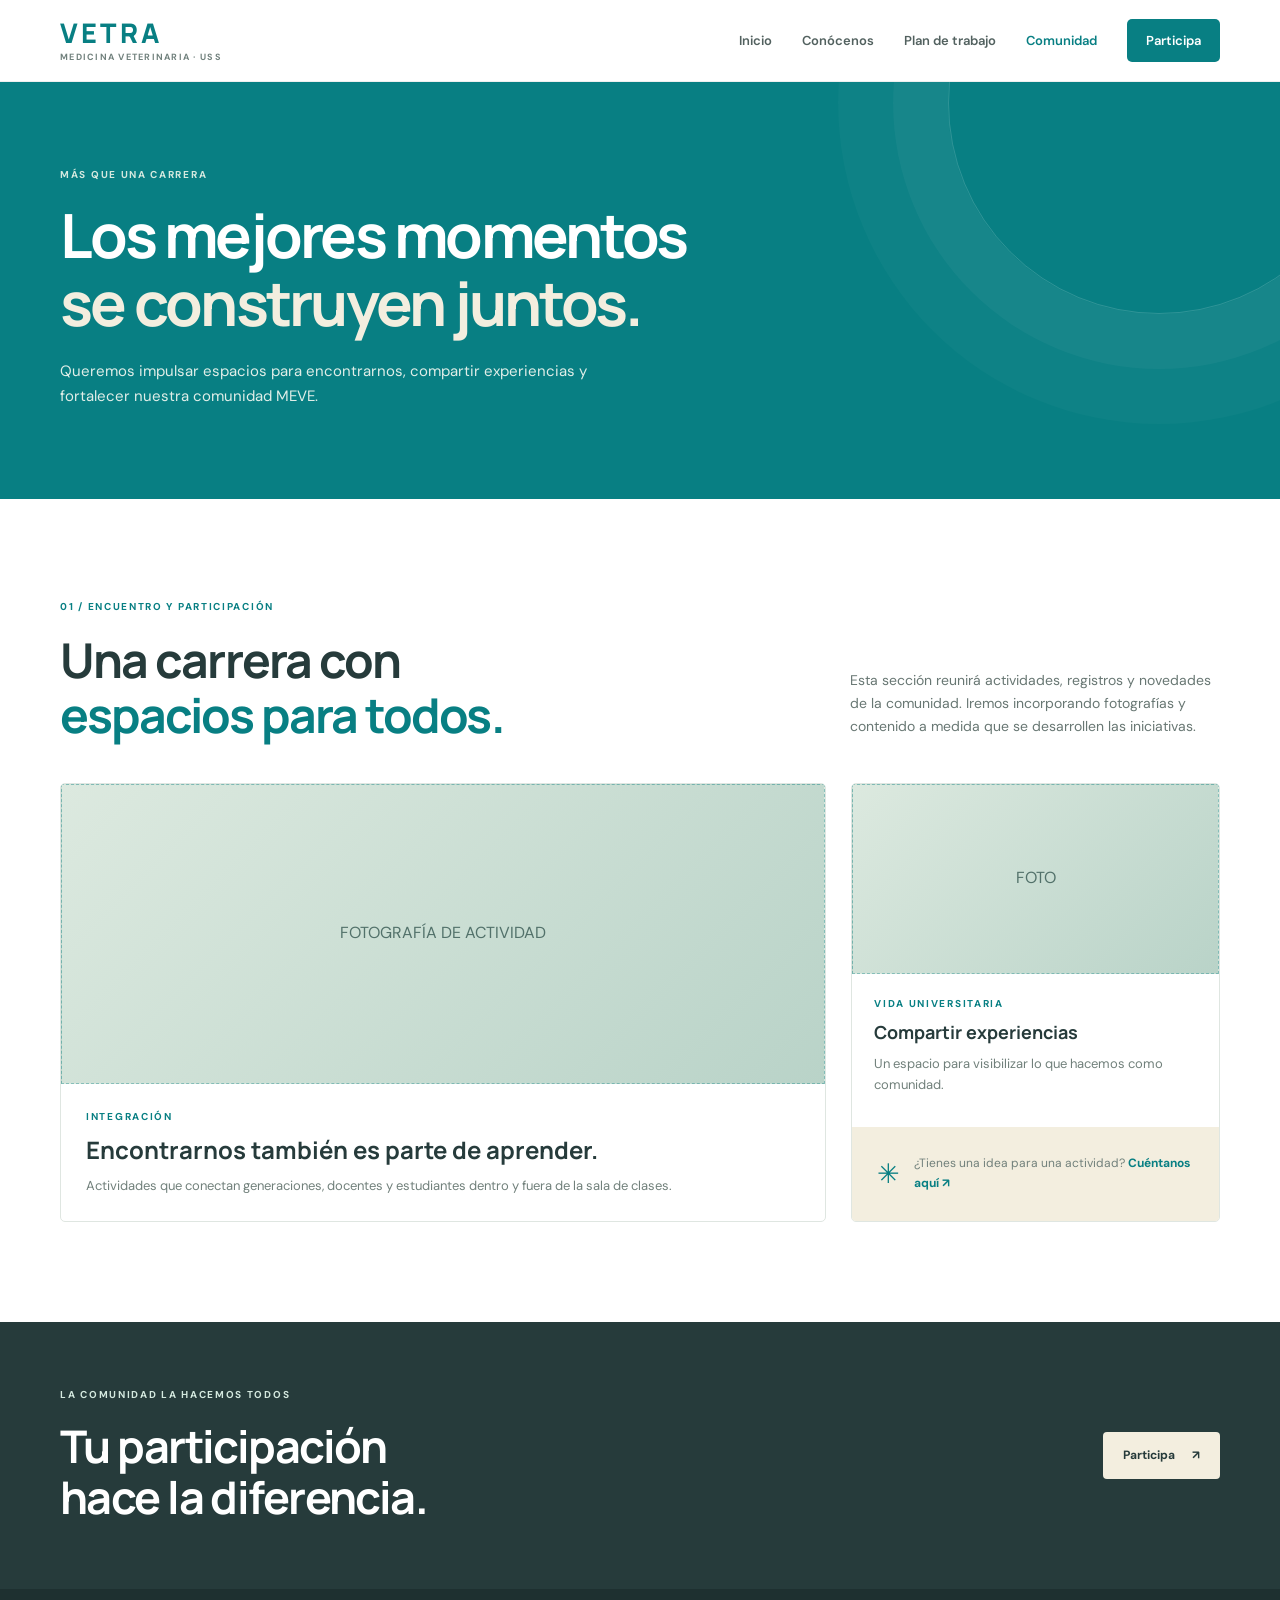
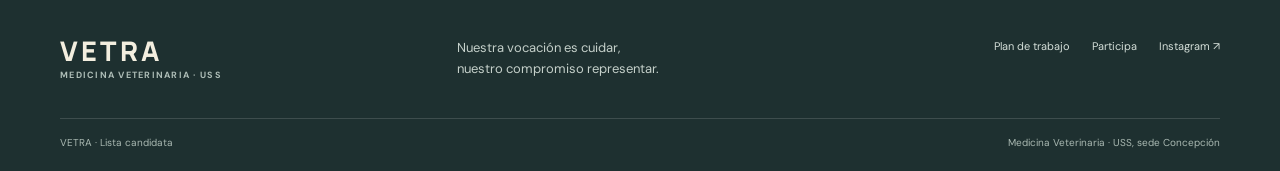
==== comunidad.html @ 4faefd65 "Add files via upload" ====
<!doctype html>
<html lang="es"><head><meta charset="utf-8"><meta name="viewport" content="width=device-width, initial-scale=1"><meta name="theme-color" content="#087f83"><title>Comunidad | VETRA</title><link rel="stylesheet" href="styles.css"></head>
<body><header class="site-header"><div class="container nav-wrap"><a class="brand" href="index.html"><span class="brand-mark">VETRA</span><span class="brand-caption">MEDICINA VETERINARIA · USS</span></a><button class="menu-toggle" aria-label="Abrir menú" aria-expanded="false"><span></span><span></span><span></span></button><nav class="main-nav"><a href="index.html">Inicio</a><a href="conocenos.html">Conócenos</a><a href="propuestas.html">Plan de trabajo</a><a class="active" href="comunidad.html">Comunidad</a><a class="nav-cta" href="participa.html">Participa</a></nav></div></header>
<main><section class="page-hero"><div class="container"><p class="eyebrow light">MÁS QUE UNA CARRERA</p><h1>Los mejores momentos<br><em>se construyen juntos.</em></h1><p>Queremos impulsar espacios para encontrarnos, compartir experiencias y fortalecer nuestra comunidad MEVE.</p></div></section>
<section class="section"><div class="container section-heading"><div><p class="eyebrow">01 / ENCUENTRO Y PARTICIPACIÓN</p><h2>Una carrera con<br><em>espacios para todos.</em></h2></div><p>Esta sección reunirá actividades, registros y novedades de la comunidad. Iremos incorporando fotografías y contenido a medida que se desarrollen las iniciativas.</p></div>
<div class="container community-grid"><article class="community-feature"><div class="photo-placeholder community-photo"><span>FOTOGRAFÍA DE ACTIVIDAD</span></div><div class="community-copy"><p class="eyebrow">INTEGRACIÓN</p><h3>Encontrarnos también es parte de aprender.</h3><p>Actividades que conectan generaciones, docentes y estudiantes dentro y fuera de la sala de clases.</p></div></article><article class="community-side"><div class="photo-placeholder community-photo small-photo"><span>FOTO</span></div><div><p class="eyebrow">VIDA UNIVERSITARIA</p><h3>Compartir experiencias</h3><p>Un espacio para visibilizar lo que hacemos como comunidad.</p></div><div class="community-note"><span class="note-star">✳</span><p>¿Tienes una idea para una actividad? <a href="participa.html">Cuéntanos aquí ↗</a></p></div></article></div></section>
<section class="cta-band"><div class="container cta-inner"><div><p class="eyebrow light">LA COMUNIDAD LA HACEMOS TODOS</p><h2>Tu participación<br>hace la diferencia.</h2></div><a class="button button-light" href="participa.html">Participa <span>↗</span></a></div></section></main>
<footer class="site-footer"><div class="container footer-main"><a class="brand footer-brand" href="index.html"><span class="brand-mark">VETRA</span><span class="brand-caption">MEDICINA VETERINARIA · USS</span></a><p>Nuestra vocación es cuidar,<br>nuestro compromiso representar.</p><div class="footer-links"><a href="propuestas.html">Plan de trabajo</a><a href="participa.html">Participa</a><a href="#" data-instagram>Instagram ↗</a></div></div><div class="container footer-bottom"><span>VETRA · Lista candidata</span><span>Medicina Veterinaria · USS, sede Concepción</span></div></footer><script src="script.js"></script></body></html>
---- styles.css ----
@import url('https://fonts.googleapis.com/css2?family=DM+Sans:wght@400;500;600;700&family=Manrope:wght@400;500;600;700;800&display=swap');
:root{--teal:#087f83;--teal-dark:#06696d;--ivory:#f3eedf;--ink:#263b3b;--muted:#667674;--white:#fff;--line:#dfe6e1;--pale:#e6f0eb;--shadow:0 18px 50px rgba(27,59,56,.09)}
*{box-sizing:border-box}html{scroll-behavior:smooth}body{margin:0;background:#fff;color:var(--ink);font-family:"DM Sans",sans-serif;line-height:1.65}a{color:inherit;text-decoration:none}button,input,select,textarea{font:inherit}.container{width:min(1160px,calc(100% - 48px));margin:auto}.site-header{height:82px;background:rgba(255,255,255,.96);border-bottom:1px solid rgba(38,59,59,.08);position:sticky;top:0;z-index:20;backdrop-filter:blur(14px)}.nav-wrap{height:100%;display:flex;align-items:center;justify-content:space-between}.brand{display:flex;flex-direction:column;line-height:1}.brand-mark{font:800 27px/1 Manrope,sans-serif;letter-spacing:.12em;color:var(--teal)}.brand-caption{font-size:9px;letter-spacing:.14em;font-weight:700;color:#71817d;margin-top:7px}.main-nav{display:flex;align-items:center;gap:30px;font-size:13px;font-weight:600}.main-nav a{color:#52615f;transition:.2s}.main-nav a:hover,.main-nav a.active{color:var(--teal)}.main-nav .nav-cta{padding:11px 19px;border-radius:5px;background:var(--teal);color:white}.main-nav .nav-cta:hover,.main-nav .nav-cta.active{background:var(--ink);color:#fff}.menu-toggle{display:none;background:none;border:0;padding:8px}.menu-toggle span{display:block;width:23px;height:2px;background:var(--ink);margin:5px}
.hero{background:var(--teal);color:white;position:relative;overflow:hidden}.hero-grid{min-height:580px;display:grid;grid-template-columns:1.1fr .9fr;align-items:center;gap:50px;padding-top:62px;padding-bottom:86px}.eyebrow{font-size:10px;letter-spacing:.17em;font-weight:700;color:var(--teal);margin:0 0 17px}.eyebrow.light{color:#d4e9df}.hero-kicker{font-size:12px;letter-spacing:.08em;color:#d4e9df;margin:0 0 16px}.hero h1,.page-hero h1{font:700 clamp(39px,5.1vw,67px)/1.12 Manrope,sans-serif;letter-spacing:-.045em;margin:0;max-width:730px}.hero h1 em,.page-hero h1 em{font-style:normal;color:var(--ivory)}.hero-lead{max-width:540px;color:#e3f0eb;font-size:16px;margin:24px 0 30px}.hero-actions{display:flex;align-items:center;gap:25px;flex-wrap:wrap}.button{display:inline-flex;align-items:center;justify-content:center;gap:17px;border:0;border-radius:4px;padding:14px 20px;font-weight:700;font-size:12px;cursor:pointer;transition:transform .2s,background .2s}.button:hover{transform:translateY(-2px)}.button-light{background:var(--ivory);color:var(--ink)}.button-dark{background:var(--teal);color:white}.text-link{font-size:12px;font-weight:700}.light-link{color:white}.hero-art{position:relative;min-height:390px;display:flex;align-items:center;justify-content:center}.photo-placeholder{background:linear-gradient(135deg,#dce9df,#b9d3c8);color:#52716a;display:flex;flex-direction:column;align-items:center;justify-content:center;text-align:center;border:1px dashed rgba(8,127,131,.4);gap:7px}.hero-photo{width:min(100%,430px);height:345px;border-radius:48% 48% 10px 10px;position:relative;z-index:2;box-shadow:0 25px 70px rgba(0,0,0,.15)}.placeholder-icon{font-size:40px;color:var(--teal)}.hero-photo strong{font:700 18px Manrope}.hero-photo small{font-size:11px}.floating-note{position:absolute;bottom:5px;left:0;background:var(--ivory);color:var(--ink);padding:14px 18px;border-radius:4px;box-shadow:var(--shadow);font-size:11px;font-weight:700;z-index:3}.note-dot{display:inline-block;width:7px;height:7px;border-radius:50%;background:var(--teal);margin-right:8px}.hero-orbit{position:absolute;border:1px solid rgba(243,238,223,.24);border-radius:50%;width:390px;height:390px}.orbit-one{right:-110px;top:-30px}.orbit-two{right:-65px;top:20px;width:300px;height:300px}.hero-bottom{border-top:1px solid rgba(255,255,255,.2)}.bottom-inner{display:flex;justify-content:space-between;padding:16px 0;color:#d4e9df;font-size:9px;font-weight:700;letter-spacing:.15em}.bottom-inner b{font-size:15px;margin-left:8px}
.section{padding:100px 0}.intro-grid,.split-heading{display:grid;grid-template-columns:1fr 1fr;gap:90px}.section h2,.split-heading h2,.contact-grid h2{font:700 clamp(32px,4vw,48px)/1.15 Manrope,sans-serif;letter-spacing:-.04em;margin:0}.section h2 em,.split-heading h2 em,.contact-grid h2 em{font-style:normal;color:var(--teal)}.intro-text{max-width:510px;padding-top:26px;color:#586965;font-size:15px}.intro-text p{margin:0 0 16px}.arrow-link{display:inline-flex;gap:18px;color:var(--teal);font-size:12px;font-weight:700;margin-top:14px}.values-section{background:var(--ivory)}.section-heading{display:flex;align-items:end;justify-content:space-between;gap:40px;margin-bottom:40px}.section-heading>p{max-width:370px;color:#687773;font-size:14px;margin:0 0 4px}.value-grid{display:grid;grid-template-columns:repeat(3,1fr);gap:18px}.value-card{background:#fff;padding:28px;min-height:240px;position:relative;border-radius:5px}.value-number{position:absolute;right:25px;top:23px;color:#a5b7ad;font-size:11px;letter-spacing:.1em}.value-symbol{font-size:34px;color:var(--teal);margin:15px 0 22px}.value-card h3,.team-info h3,.community-copy h3,.community-side h3{font:700 21px Manrope;margin:0 0 9px}.value-card p,.team-info p:last-child,.community-copy p:last-child,.community-side p:not(.eyebrow){color:#71807b;font-size:13px;margin:0}.cta-band{background:var(--ink);color:#fff;padding:65px 0}.cta-inner{display:flex;justify-content:space-between;align-items:center;gap:35px}.cta-inner h2{font:700 clamp(30px,4vw,45px)/1.14 Manrope;margin:0;letter-spacing:-.035em}
.site-footer{background:#1e3030;color:#fff;padding:48px 0 20px}.footer-main{display:grid;grid-template-columns:1fr 1fr 1fr;align-items:start;gap:30px;padding-bottom:38px}.footer-brand .brand-mark{color:var(--ivory)}.footer-brand .brand-caption{color:#aebdb7}.footer-main>p{color:#c5d0ca;font-size:13px;margin:0}.footer-links{display:flex;justify-content:flex-end;gap:22px;flex-wrap:wrap;font-size:11px;color:#d5dfd9}.footer-links a:hover{color:var(--ivory)}.footer-bottom{border-top:1px solid rgba(255,255,255,.14);padding-top:16px;display:flex;justify-content:space-between;color:#aab9b2;font-size:10px}
.page-hero{background:var(--teal);color:white;padding:85px 0 90px;position:relative;overflow:hidden}.page-hero:after{content:"";position:absolute;width:420px;height:420px;border:1px solid rgba(255,255,255,.16);border-radius:50%;right:-90px;top:-190px;box-shadow:0 0 0 55px rgba(255,255,255,.035),0 0 0 110px rgba(255,255,255,.025)}.page-hero .container{position:relative;z-index:1}.page-hero h1{font-size:clamp(40px,5vw,61px)}.page-hero p:last-child{max-width:570px;color:#e0eee8;font-size:15px;margin:22px 0 0}.split-heading{margin-bottom:48px}.body-copy{color:#667570;font-size:14px;max-width:500px;padding-top:15px}.team-grid{display:grid;grid-template-columns:repeat(3,1fr);gap:22px}.team-card{border:1px solid var(--line);border-radius:5px;overflow:hidden;background:#fff}.team-photo{height:230px;background:linear-gradient(140deg,#e6eee8,#c6dbd0);font-size:11px;letter-spacing:.15em;font-weight:700}.team-info{padding:20px}.team-info .eyebrow{font-size:9px;margin-bottom:8px}.team-info h3{font-size:19px}.quote-section{background:var(--ink);color:#fff;padding:75px 0}.quote-section blockquote{font:600 clamp(23px,3.3vw,36px)/1.35 Manrope;max-width:900px;margin:0;letter-spacing:-.02em;color:var(--ivory)}
.proposals-section{padding-top:78px}.filter-row{display:flex;justify-content:space-between;align-items:end;gap:30px;margin-bottom:35px}.filter-row h2{font-size:37px}.filters{display:flex;gap:7px;flex-wrap:wrap;justify-content:flex-end}.filter-btn{border:1px solid var(--line);background:white;color:#61716c;border-radius:30px;padding:8px 13px;font-size:10px;font-weight:700;cursor:pointer}.filter-btn.active,.filter-btn:hover{background:var(--teal);border-color:var(--teal);color:white}.proposal-list{border-top:1px solid var(--line)}.proposal-card{border-bottom:1px solid var(--line);padding:20px 0}.proposal-top{display:flex;align-items:center;gap:13px}.proposal-index{font:700 12px Manrope;color:#8c9c95}.tag{font-size:8px;font-weight:700;letter-spacing:.12em;color:var(--teal);background:var(--pale);padding:5px 8px;border-radius:2px}.proposal-icon{margin-left:auto;font-size:19px;color:var(--teal)}.proposal-toggle{display:flex;align-items:center;justify-content:space-between;width:100%;border:0;background:none;text-align:left;padding:12px 0 4px;cursor:pointer;color:var(--ink)}.proposal-toggle strong{display:block;font:700 19px Manrope}.proposal-toggle small{display:block;color:#77847f;font-size:12px;margin-top:4px}.plus{font-size:25px;color:var(--teal);transition:transform .2s}.proposal-toggle[aria-expanded=true] .plus{transform:rotate(45deg)}.proposal-detail{display:grid;grid-template-rows:0fr;transition:grid-template-rows .25s}.proposal-detail p{overflow:hidden;max-width:760px;color:#687771;font-size:13px;margin:0;padding:0 35px 0 0}.proposal-card.open .proposal-detail{grid-template-rows:1fr}.proposal-card.open .proposal-detail p{padding-top:12px;padding-bottom:7px}.proposal-card[hidden]{display:none}.small-note{font-size:11px;color:#7b8983;margin-top:25px}
.community-grid{display:grid;grid-template-columns:1.35fr .65fr;gap:25px}.community-feature,.community-side{border:1px solid var(--line);border-radius:5px;overflow:hidden}.community-photo{height:300px}.community-copy,.community-side>div:last-child{padding:25px}.community-copy .eyebrow,.community-side .eyebrow{margin-bottom:8px}.community-copy h3{font-size:24px}.community-side{display:flex;flex-direction:column}.small-photo{height:190px}.community-side>div:nth-child(2){padding:22px 22px 5px}.community-side h3{font-size:18px}.community-note{margin-top:auto;background:var(--ivory);display:flex;gap:14px;align-items:center}.community-note p{font-size:12px!important}.community-note a{color:var(--teal);font-weight:700}.note-star{font-size:27px;color:var(--teal)}
.contact-section{padding-top:80px}.contact-grid{display:grid;grid-template-columns:.9fr 1.1fr;gap:100px}.contact-grid h2{margin-bottom:20px}.contact-grid .body-copy{padding:0;line-height:1.8}.contact-aside{display:flex;gap:15px;margin-top:35px;padding-top:25px;border-top:1px solid var(--line)}.contact-icon{font-size:28px;color:var(--teal)}.contact-aside strong{font:700 13px Manrope}.contact-aside p{font-size:12px;color:#74817c;margin:5px 0}.contact-aside .arrow-link{margin-top:4px}.contact-form{background:#f6f8f5;padding:32px;border-radius:5px;display:flex;flex-direction:column}.contact-form label{font-size:11px;font-weight:700;margin:0 0 7px}.contact-form label span{font-weight:400;color:#89948e}.contact-form input,.contact-form select,.contact-form textarea{width:100%;border:1px solid #dce4df;background:white;border-radius:3px;padding:12px;margin-bottom:19px;color:var(--ink);font-size:12px;outline:none}.contact-form input:focus,.contact-form select:focus,.contact-form textarea:focus{border-color:var(--teal);box-shadow:0 0 0 3px rgba(8,127,131,.09)}.contact-form textarea{resize:vertical}.contact-form .button{align-self:flex-start}.form-hint,.form-status{font-size:10px;color:#7b8983;margin:12px 0 0}.form-status{color:var(--teal);font-weight:700}
.reveal{animation:rise .7s ease both}@keyframes rise{from{opacity:0;transform:translateY(18px)}to{opacity:1;transform:translateY(0)}}
@media(max-width:850px){.main-nav{gap:17px}.hero-grid{gap:25px}.hero-photo{height:300px}.intro-grid,.split-heading{gap:45px}.contact-grid{gap:45px}.filter-row{align-items:flex-start;flex-direction:column}.filters{justify-content:flex-start}.team-grid{grid-template-columns:repeat(2,1fr)}}
@media(max-width:650px){.container{width:min(100% - 36px,520px)}.site-header{height:70px}.menu-toggle{display:block}.main-nav{display:none;position:absolute;top:69px;left:0;right:0;background:white;padding:17px 22px 22px;box-shadow:0 15px 25px rgba(0,0,0,.1);flex-direction:column;align-items:stretch;gap:0}.main-nav.open{display:flex}.main-nav a{padding:12px 5px;border-bottom:1px solid #edf0ed}.main-nav .nav-cta{margin-top:10px;text-align:center;border:0}.brand-mark{font-size:24px}.hero-grid{grid-template-columns:1fr;min-height:0;padding-top:58px;padding-bottom:65px;gap:35px}.hero h1{font-size:clamp(37px,10vw,52px)}.hero-lead{font-size:14px}.hero-art{min-height:290px}.hero-photo{height:270px;width:82%}.floating-note{left:0;bottom:0;font-size:9px;padding:11px}.hero-orbit{width:270px;height:270px;right:-60px}.orbit-two{width:210px;height:210px;right:-30px}.bottom-inner{font-size:8px;gap:10px}.bottom-inner span:last-child{text-align:right}.section{padding:70px 0}.intro-grid,.split-heading,.contact-grid{grid-template-columns:1fr;gap:20px}.intro-text{padding-top:0}.section-heading{align-items:flex-start;flex-direction:column;gap:16px}.value-grid{grid-template-columns:1fr;gap:12px}.value-card{min-height:0;padding:24px}.value-symbol{margin:5px 0 12px}.cta-inner{align-items:flex-start;flex-direction:column}.footer-main{grid-template-columns:1fr 1fr;gap:25px}.footer-main>p{grid-column:1/-1;grid-row:2}.footer-links{grid-column:1/-1;justify-content:flex-start;grid-row:3}.footer-bottom{gap:8px;flex-direction:column}.page-hero{padding:66px 0 70px}.page-hero h1{font-size:clamp(38px,10vw,52px)}.team-grid{grid-template-columns:1fr 1fr;gap:12px}.team-photo{height:165px}.team-info{padding:14px}.team-info h3{font-size:16px}.team-info p:last-child{font-size:11px}.quote-section{padding:60px 0}.proposals-section{padding-top:60px}.filter-row h2{font-size:32px}.filters{gap:6px}.filter-btn{font-size:9px;padding:7px 10px}.proposal-toggle strong{font-size:16px}.proposal-toggle small{font-size:11px;max-width:280px}.proposal-detail p{font-size:12px}.community-grid{grid-template-columns:1fr}.community-photo{height:220px}.small-photo{height:190px}.contact-section{padding-top:60px}.contact-form{padding:22px}.contact-grid{gap:35px}}
@media(max-width:380px){.team-grid{grid-template-columns:1fr}.team-photo{height:220px}.hero-actions{gap:15px}.button{padding:13px 15px}.bottom-inner{letter-spacing:.08em}}
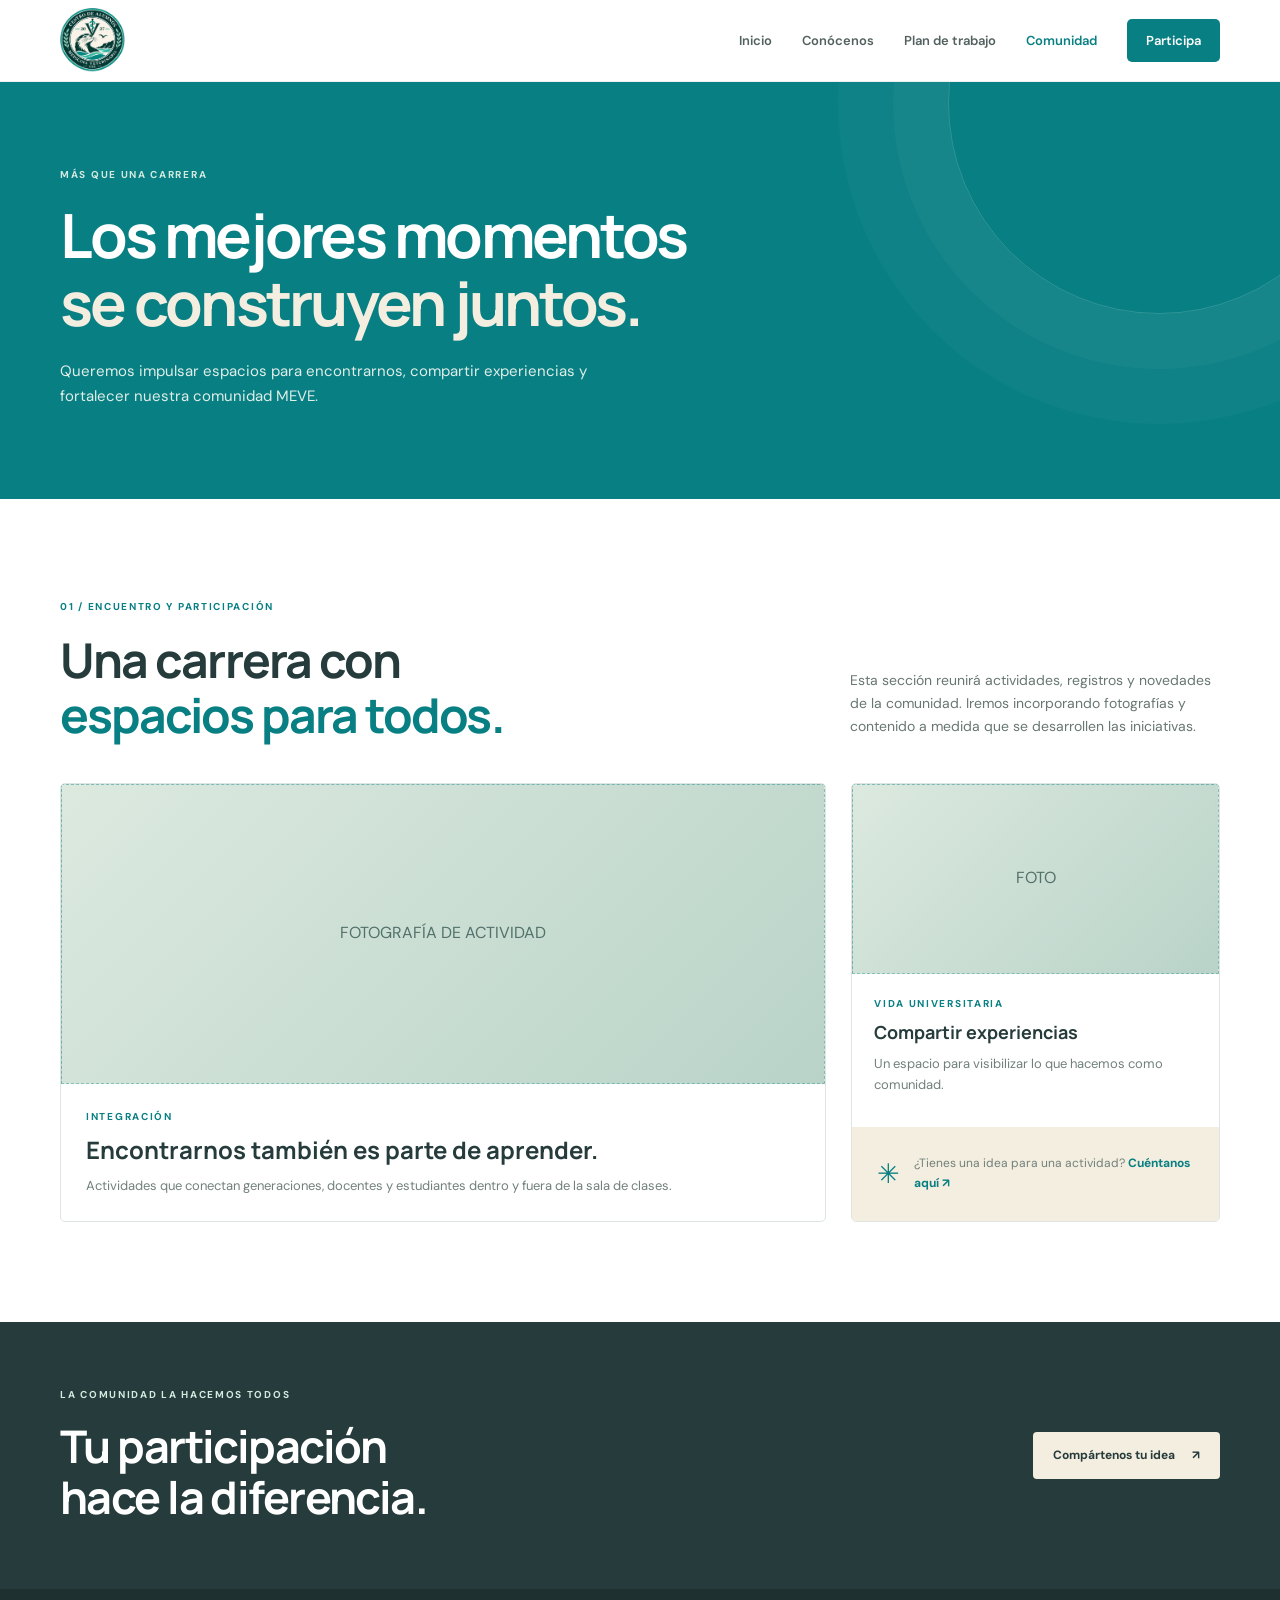
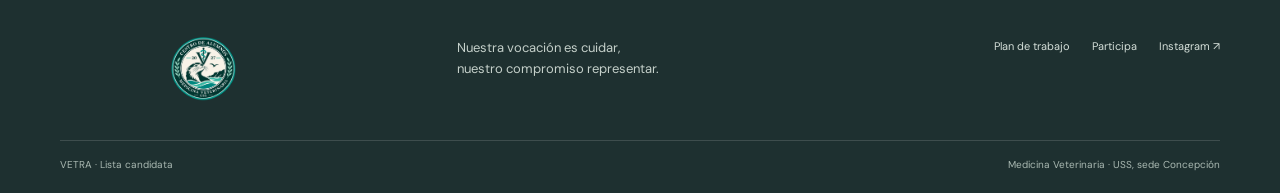
==== commit 9708dec8: "Set brand logo image in comunidad page" ====
--- a/comunidad.html
+++ b/comunidad.html
@@ -1,8 +1,10 @@
 <!doctype html>
-<html lang="es"><head><meta charset="utf-8"><meta name="viewport" content="width=device-width, initial-scale=1"><meta name="theme-color" content="#087f83"><title>Comunidad | VETRA</title><link rel="stylesheet" href="styles.css"></head>
-<body><header class="site-header"><div class="container nav-wrap"><a class="brand" href="index.html"><span class="brand-mark">VETRA</span><span class="brand-caption">MEDICINA VETERINARIA · USS</span></a><button class="menu-toggle" aria-label="Abrir menú" aria-expanded="false"><span></span><span></span><span></span></button><nav class="main-nav"><a href="index.html">Inicio</a><a href="conocenos.html">Conócenos</a><a href="propuestas.html">Plan de trabajo</a><a class="active" href="comunidad.html">Comunidad</a><a class="nav-cta" href="participa.html">Participa</a></nav></div></header>
+<html lang="es"><head><meta charset="utf-8"><meta name="viewport" content="width=device-width, initial-scale=1"><meta name="theme-color" content="#087f83"><title>Comunidad | <a href="index.html" class="logo">
+    <img src="logo-vetra.png" alt="Logo VETRA" class="brand-logo">
+</a></title><link rel="stylesheet" href="styles.css"></head>
+<body><header class="site-header"><div class="container nav-wrap"><a class="brand" href="index.html" aria-label="VETRA, inicio"><img src="logo-vetra.png" alt="Logo VETRA" class="brand-logo"></a><button class="menu-toggle" aria-label="Abrir menú" aria-expanded="false"><span></span><span></span><span></span></button><nav class="main-nav"><a href="index.html">Inicio</a><a href="conocenos.html">Conócenos</a><a href="propuestas.html">Plan de trabajo</a><a class="active" href="comunidad.html">Comunidad</a><a class="nav-cta" href="participa.html">Participa</a></nav></div></header>
 <main><section class="page-hero"><div class="container"><p class="eyebrow light">MÁS QUE UNA CARRERA</p><h1>Los mejores momentos<br><em>se construyen juntos.</em></h1><p>Queremos impulsar espacios para encontrarnos, compartir experiencias y fortalecer nuestra comunidad MEVE.</p></div></section>
 <section class="section"><div class="container section-heading"><div><p class="eyebrow">01 / ENCUENTRO Y PARTICIPACIÓN</p><h2>Una carrera con<br><em>espacios para todos.</em></h2></div><p>Esta sección reunirá actividades, registros y novedades de la comunidad. Iremos incorporando fotografías y contenido a medida que se desarrollen las iniciativas.</p></div>
 <div class="container community-grid"><article class="community-feature"><div class="photo-placeholder community-photo"><span>FOTOGRAFÍA DE ACTIVIDAD</span></div><div class="community-copy"><p class="eyebrow">INTEGRACIÓN</p><h3>Encontrarnos también es parte de aprender.</h3><p>Actividades que conectan generaciones, docentes y estudiantes dentro y fuera de la sala de clases.</p></div></article><article class="community-side"><div class="photo-placeholder community-photo small-photo"><span>FOTO</span></div><div><p class="eyebrow">VIDA UNIVERSITARIA</p><h3>Compartir experiencias</h3><p>Un espacio para visibilizar lo que hacemos como comunidad.</p></div><div class="community-note"><span class="note-star">✳</span><p>¿Tienes una idea para una actividad? <a href="participa.html">Cuéntanos aquí ↗</a></p></div></article></div></section>
-<section class="cta-band"><div class="container cta-inner"><div><p class="eyebrow light">LA COMUNIDAD LA HACEMOS TODOS</p><h2>Tu participación<br>hace la diferencia.</h2></div><a class="button button-light" href="participa.html">Participa <span>↗</span></a></div></section></main>
-<footer class="site-footer"><div class="container footer-main"><a class="brand footer-brand" href="index.html"><span class="brand-mark">VETRA</span><span class="brand-caption">MEDICINA VETERINARIA · USS</span></a><p>Nuestra vocación es cuidar,<br>nuestro compromiso representar.</p><div class="footer-links"><a href="propuestas.html">Plan de trabajo</a><a href="participa.html">Participa</a><a href="#" data-instagram>Instagram ↗</a></div></div><div class="container footer-bottom"><span>VETRA · Lista candidata</span><span>Medicina Veterinaria · USS, sede Concepción</span></div></footer><script src="script.js"></script></body></html>+<section class="cta-band"><div class="container cta-inner"><div><p class="eyebrow light">LA COMUNIDAD LA HACEMOS TODOS</p><h2>Tu participación<br>hace la diferencia.</h2></div><a class="button button-light" href="participa.html">Compártenos tu idea <span>↗</span></a></div></section>
+<footer class="site-footer"><div class="container footer-main"><a class="brand footer-brand" href="index.html"><img src="logo-vetra.png" alt="Logo VETRA" class="brand-logo"></a><p>Nuestra vocación es cuidar,<br>nuestro compromiso representar.</p><div class="footer-links"><a href="propuestas.html">Plan de trabajo</a><a href="participa.html">Participa</a><a href="#" data-instagram>Instagram ↗</a></div></div><div class="container footer-bottom"><span>VETRA · Lista candidata</span><span>Medicina Veterinaria · USS, sede Concepción</span></div></footer><script src="script.js"></script></body></html>
--- a/styles.css
+++ b/styles.css
@@ -12,3 +12,26 @@
 @media(max-width:850px){.main-nav{gap:17px}.hero-grid{gap:25px}.hero-photo{height:300px}.intro-grid,.split-heading{gap:45px}.contact-grid{gap:45px}.filter-row{align-items:flex-start;flex-direction:column}.filters{justify-content:flex-start}.team-grid{grid-template-columns:repeat(2,1fr)}}
 @media(max-width:650px){.container{width:min(100% - 36px,520px)}.site-header{height:70px}.menu-toggle{display:block}.main-nav{display:none;position:absolute;top:69px;left:0;right:0;background:white;padding:17px 22px 22px;box-shadow:0 15px 25px rgba(0,0,0,.1);flex-direction:column;align-items:stretch;gap:0}.main-nav.open{display:flex}.main-nav a{padding:12px 5px;border-bottom:1px solid #edf0ed}.main-nav .nav-cta{margin-top:10px;text-align:center;border:0}.brand-mark{font-size:24px}.hero-grid{grid-template-columns:1fr;min-height:0;padding-top:58px;padding-bottom:65px;gap:35px}.hero h1{font-size:clamp(37px,10vw,52px)}.hero-lead{font-size:14px}.hero-art{min-height:290px}.hero-photo{height:270px;width:82%}.floating-note{left:0;bottom:0;font-size:9px;padding:11px}.hero-orbit{width:270px;height:270px;right:-60px}.orbit-two{width:210px;height:210px;right:-30px}.bottom-inner{font-size:8px;gap:10px}.bottom-inner span:last-child{text-align:right}.section{padding:70px 0}.intro-grid,.split-heading,.contact-grid{grid-template-columns:1fr;gap:20px}.intro-text{padding-top:0}.section-heading{align-items:flex-start;flex-direction:column;gap:16px}.value-grid{grid-template-columns:1fr;gap:12px}.value-card{min-height:0;padding:24px}.value-symbol{margin:5px 0 12px}.cta-inner{align-items:flex-start;flex-direction:column}.footer-main{grid-template-columns:1fr 1fr;gap:25px}.footer-main>p{grid-column:1/-1;grid-row:2}.footer-links{grid-column:1/-1;justify-content:flex-start;grid-row:3}.footer-bottom{gap:8px;flex-direction:column}.page-hero{padding:66px 0 70px}.page-hero h1{font-size:clamp(38px,10vw,52px)}.team-grid{grid-template-columns:1fr 1fr;gap:12px}.team-photo{height:165px}.team-info{padding:14px}.team-info h3{font-size:16px}.team-info p:last-child{font-size:11px}.quote-section{padding:60px 0}.proposals-section{padding-top:60px}.filter-row h2{font-size:32px}.filters{gap:6px}.filter-btn{font-size:9px;padding:7px 10px}.proposal-toggle strong{font-size:16px}.proposal-toggle small{font-size:11px;max-width:280px}.proposal-detail p{font-size:12px}.community-grid{grid-template-columns:1fr}.community-photo{height:220px}.small-photo{height:190px}.contact-section{padding-top:60px}.contact-form{padding:22px}.contact-grid{gap:35px}}
 @media(max-width:380px){.team-grid{grid-template-columns:1fr}.team-photo{height:220px}.hero-actions{gap:15px}.button{padding:13px 15px}.bottom-inner{letter-spacing:.08em}}
+/* LOGO VETRA */
+.brand {
+    display: flex;
+    align-items: center;
+    justify-content: center;
+    flex-shrink: 0;
+}
+
+.brand-logo {
+    display: block;
+    width: 145px;
+    height: 65px;
+    object-fit: contain;
+    object-position: left center;
+}
+
+/* LOGO EN CELULARES */
+@media (max-width: 650px) {
+    .brand-logo {
+        width: 115px;
+        height: 52px;
+    }
+}
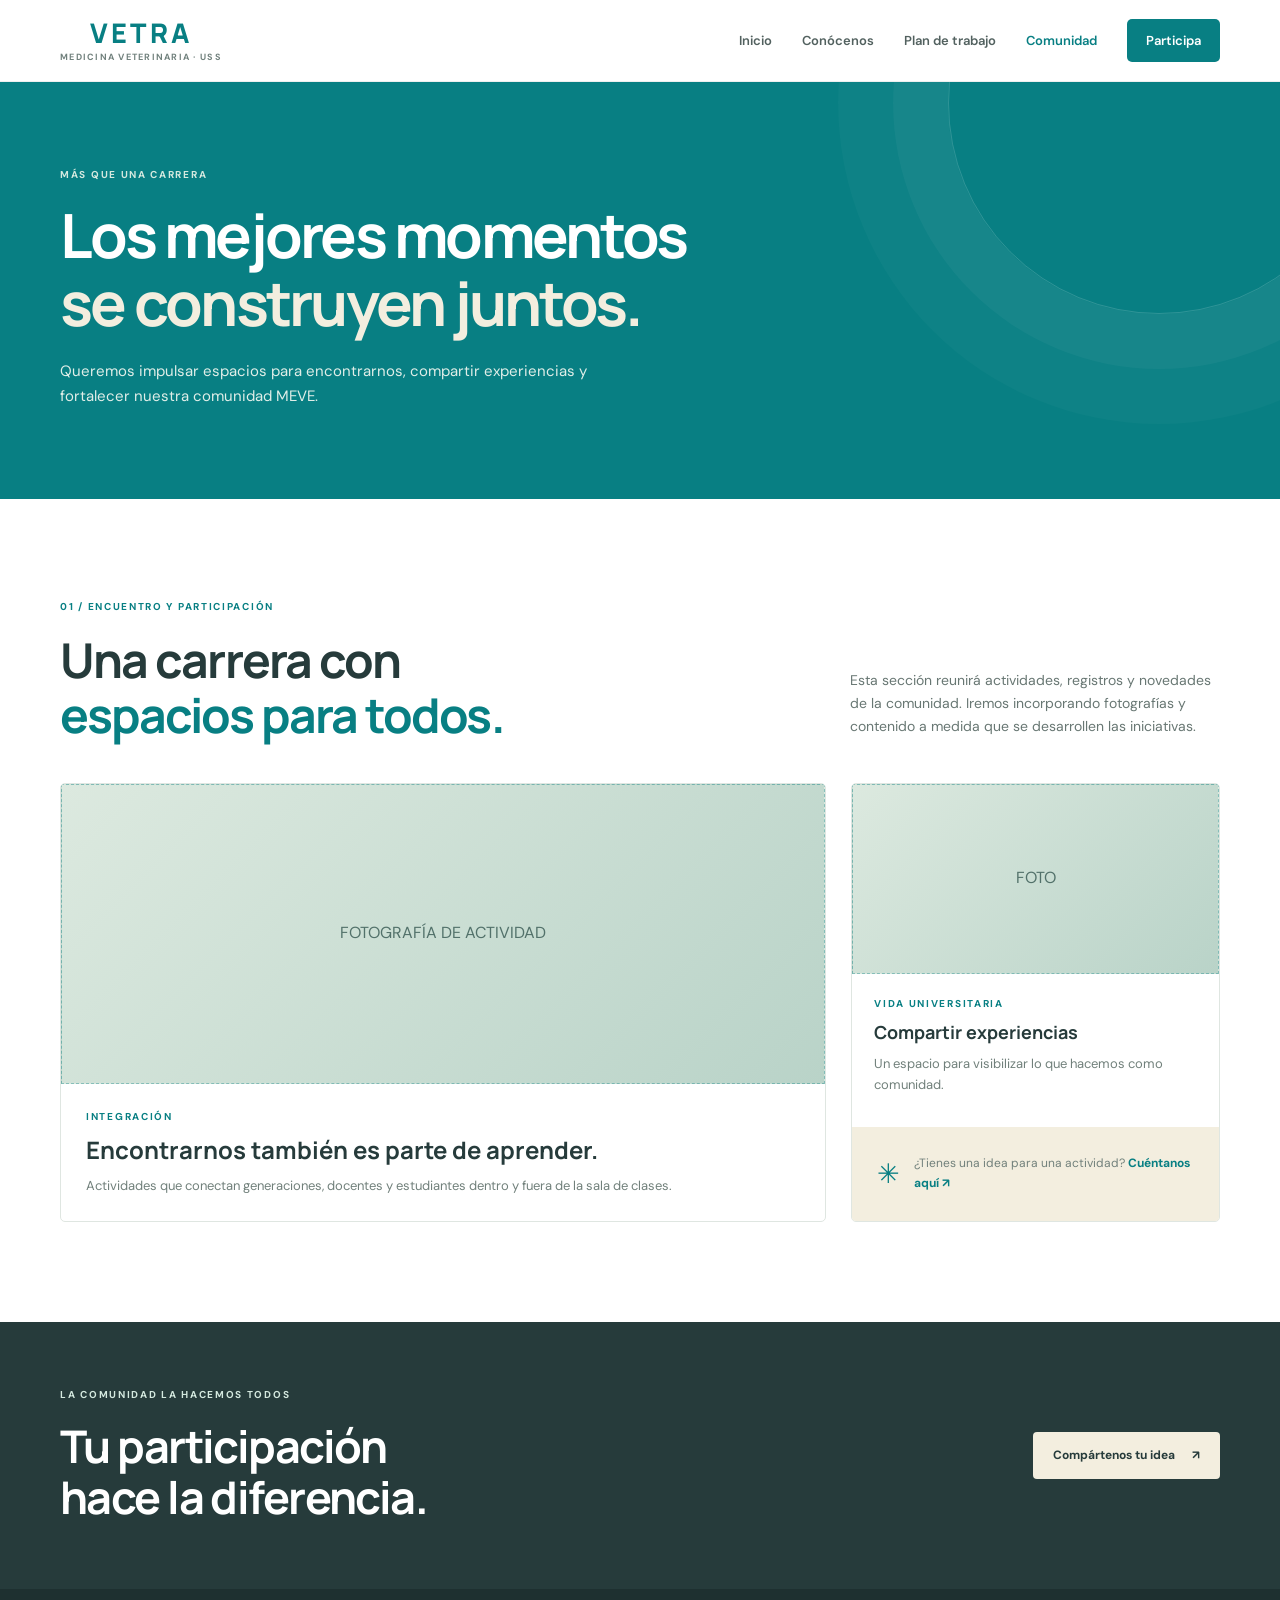
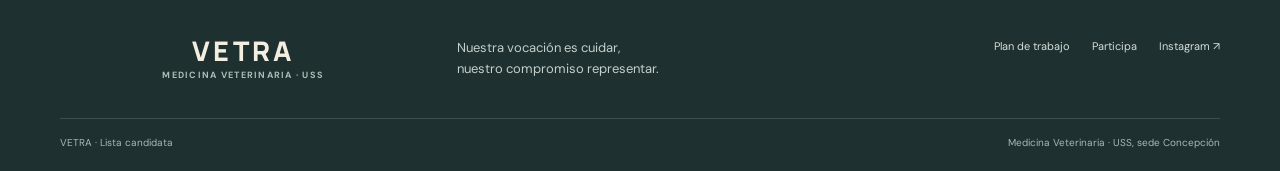
==== commit ea9b5df8: "Remove logo image from Comunidad page" ====
--- a/comunidad.html
+++ b/comunidad.html
@@ -1,10 +1,25 @@
 <!doctype html>
-<html lang="es"><head><meta charset="utf-8"><meta name="viewport" content="width=device-width, initial-scale=1"><meta name="theme-color" content="#087f83"><title>Comunidad | <a href="index.html" class="logo">
-    <img src="logo-vetra.png" alt="Logo VETRA" class="brand-logo">
-</a></title><link rel="stylesheet" href="styles.css"></head>
-<body><header class="site-header"><div class="container nav-wrap"><a class="brand" href="index.html" aria-label="VETRA, inicio"><img src="logo-vetra.png" alt="Logo VETRA" class="brand-logo"></a><button class="menu-toggle" aria-label="Abrir menú" aria-expanded="false"><span></span><span></span><span></span></button><nav class="main-nav"><a href="index.html">Inicio</a><a href="conocenos.html">Conócenos</a><a href="propuestas.html">Plan de trabajo</a><a class="active" href="comunidad.html">Comunidad</a><a class="nav-cta" href="participa.html">Participa</a></nav></div></header>
-<main><section class="page-hero"><div class="container"><p class="eyebrow light">MÁS QUE UNA CARRERA</p><h1>Los mejores momentos<br><em>se construyen juntos.</em></h1><p>Queremos impulsar espacios para encontrarnos, compartir experiencias y fortalecer nuestra comunidad MEVE.</p></div></section>
+<html lang="es">
+<head>
+  <meta charset="utf-8">
+  <meta name="viewport" content="width=device-width, initial-scale=1">
+  <meta name="theme-color" content="#087f83">
+  <title>Comunidad | VETRA</title>
+  <link rel="stylesheet" href="styles.css">
+</head>
+<body>
+<header class="site-header"><div class="container nav-wrap">
+  <a class="brand" href="index.html" aria-label="VETRA, inicio"><span class="brand-mark">VETRA</span><span class="brand-caption">MEDICINA VETERINARIA · USS</span></a>
+  <button class="menu-toggle" aria-label="Abrir menú" aria-expanded="false"><span></span><span></span><span></span></button>
+  <nav class="main-nav"><a href="index.html">Inicio</a><a href="conocenos.html">Conócenos</a><a href="propuestas.html">Plan de trabajo</a><a class="active" href="comunidad.html">Comunidad</a><a class="nav-cta" href="participa.html">Participa</a></nav>
+</div></header>
+<main>
+<section class="page-hero"><div class="container"><p class="eyebrow light">MÁS QUE UNA CARRERA</p><h1>Los mejores momentos<br><em>se construyen juntos.</em></h1><p>Queremos impulsar espacios para encontrarnos, compartir experiencias y fortalecer nuestra comunidad MEVE.</p></div></section>
 <section class="section"><div class="container section-heading"><div><p class="eyebrow">01 / ENCUENTRO Y PARTICIPACIÓN</p><h2>Una carrera con<br><em>espacios para todos.</em></h2></div><p>Esta sección reunirá actividades, registros y novedades de la comunidad. Iremos incorporando fotografías y contenido a medida que se desarrollen las iniciativas.</p></div>
 <div class="container community-grid"><article class="community-feature"><div class="photo-placeholder community-photo"><span>FOTOGRAFÍA DE ACTIVIDAD</span></div><div class="community-copy"><p class="eyebrow">INTEGRACIÓN</p><h3>Encontrarnos también es parte de aprender.</h3><p>Actividades que conectan generaciones, docentes y estudiantes dentro y fuera de la sala de clases.</p></div></article><article class="community-side"><div class="photo-placeholder community-photo small-photo"><span>FOTO</span></div><div><p class="eyebrow">VIDA UNIVERSITARIA</p><h3>Compartir experiencias</h3><p>Un espacio para visibilizar lo que hacemos como comunidad.</p></div><div class="community-note"><span class="note-star">✳</span><p>¿Tienes una idea para una actividad? <a href="participa.html">Cuéntanos aquí ↗</a></p></div></article></div></section>
 <section class="cta-band"><div class="container cta-inner"><div><p class="eyebrow light">LA COMUNIDAD LA HACEMOS TODOS</p><h2>Tu participación<br>hace la diferencia.</h2></div><a class="button button-light" href="participa.html">Compártenos tu idea <span>↗</span></a></div></section>
-<footer class="site-footer"><div class="container footer-main"><a class="brand footer-brand" href="index.html"><img src="logo-vetra.png" alt="Logo VETRA" class="brand-logo"></a><p>Nuestra vocación es cuidar,<br>nuestro compromiso representar.</p><div class="footer-links"><a href="propuestas.html">Plan de trabajo</a><a href="participa.html">Participa</a><a href="#" data-instagram>Instagram ↗</a></div></div><div class="container footer-bottom"><span>VETRA · Lista candidata</span><span>Medicina Veterinaria · USS, sede Concepción</span></div></footer><script src="script.js"></script></body></html>
+</main>
+<footer class="site-footer"><div class="container footer-main"><a class="brand footer-brand" href="index.html"><span class="brand-mark">VETRA</span><span class="brand-caption">MEDICINA VETERINARIA · USS</span></a><p>Nuestra vocación es cuidar,<br>nuestro compromiso representar.</p><div class="footer-links"><a href="propuestas.html">Plan de trabajo</a><a href="participa.html">Participa</a><a href="#" data-instagram>Instagram ↗</a></div></div><div class="container footer-bottom"><span>VETRA · Lista candidata</span><span>Medicina Veterinaria · USS, sede Concepción</span></div></footer>
+<script src="script.js"></script>
+</body>
+</html>
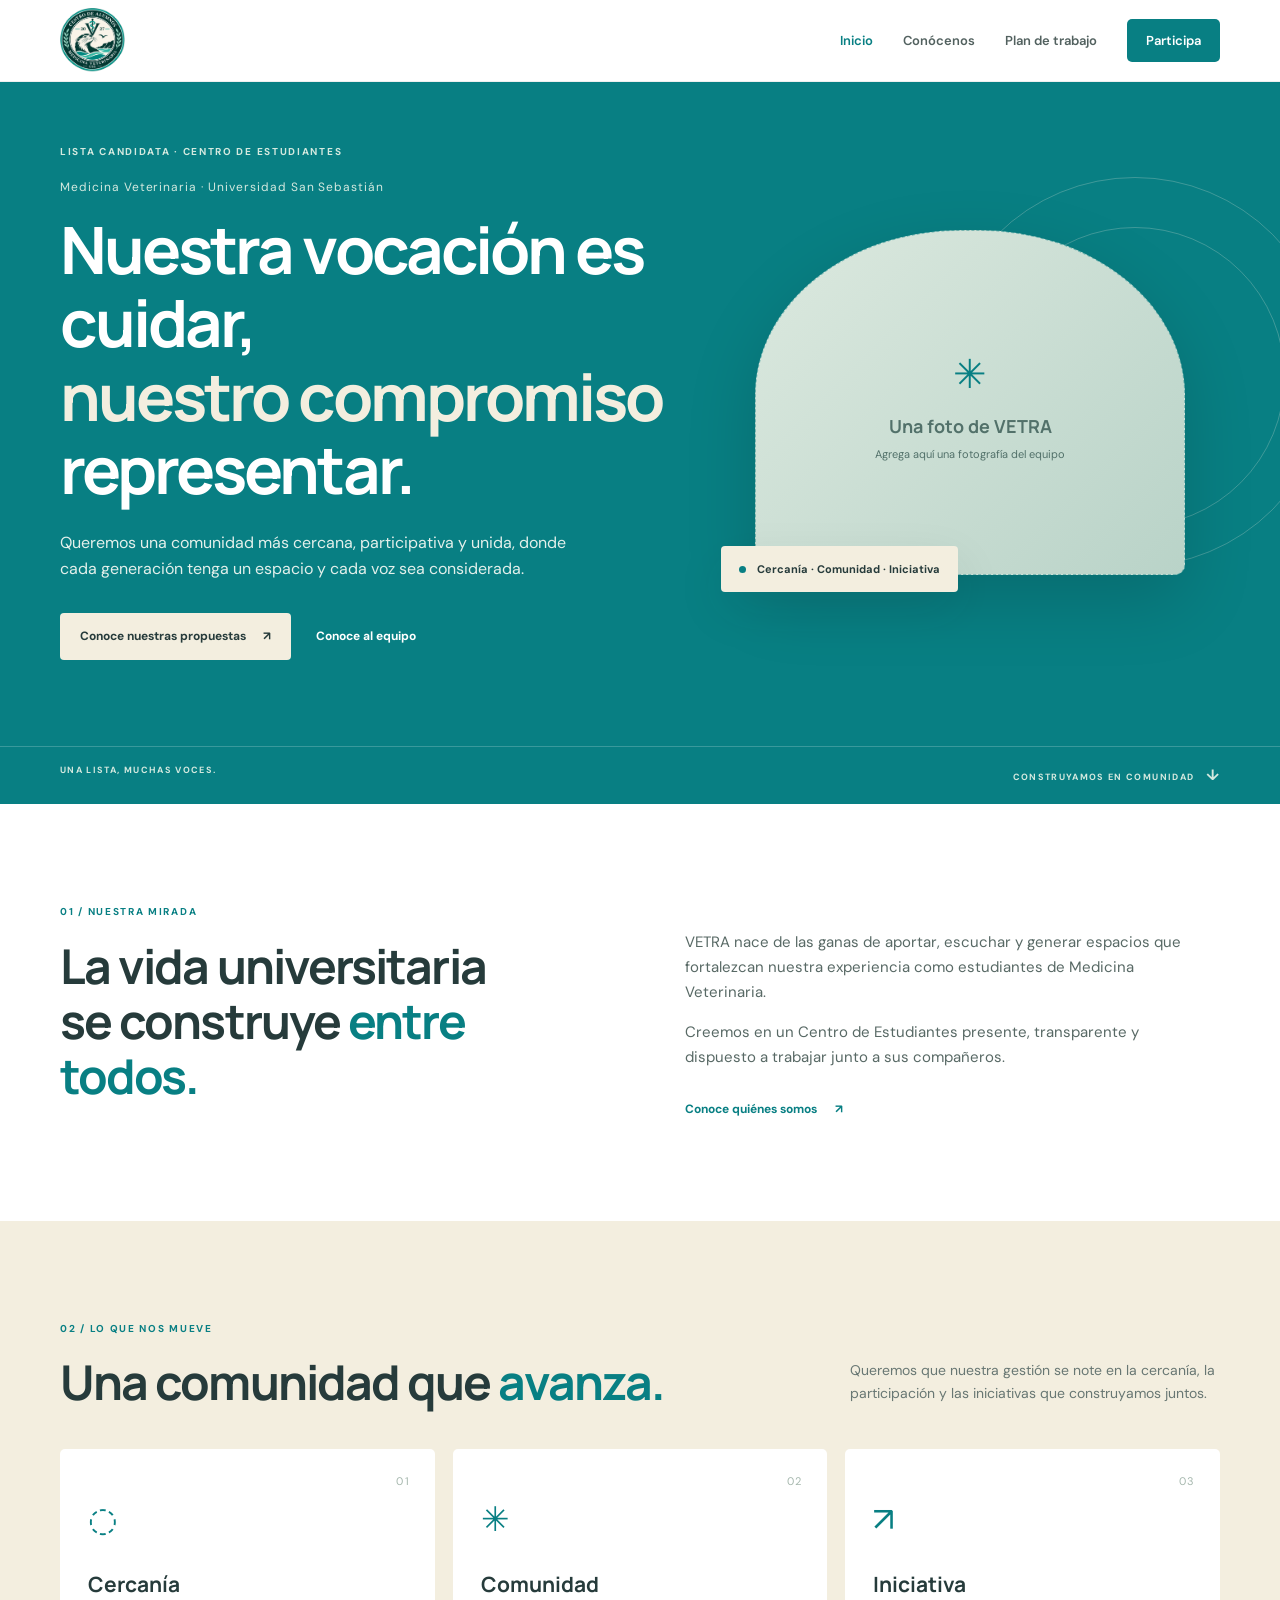
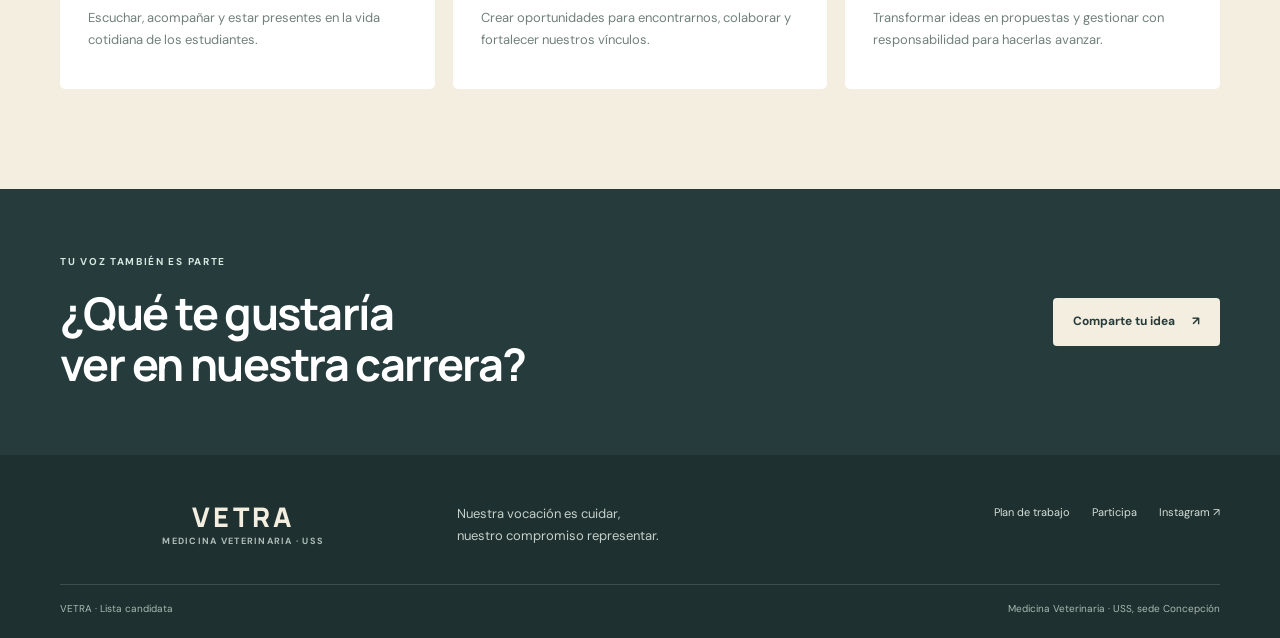
==== commit bfa07346: "Redirect removed Comunidad page to home" ====
--- a/comunidad.html
+++ b/comunidad.html
@@ -3,23 +3,12 @@
 <head>
   <meta charset="utf-8">
   <meta name="viewport" content="width=device-width, initial-scale=1">
-  <meta name="theme-color" content="#087f83">
-  <title>Comunidad | VETRA</title>
-  <link rel="stylesheet" href="styles.css">
+  <meta http-equiv="refresh" content="0; url=index.html">
+  <link rel="canonical" href="index.html">
+  <title>Página no disponible | VETRA</title>
+  <script>window.location.replace("index.html");</script>
 </head>
 <body>
-<header class="site-header"><div class="container nav-wrap">
-  <a class="brand" href="index.html" aria-label="VETRA, inicio"><span class="brand-mark">VETRA</span><span class="brand-caption">MEDICINA VETERINARIA · USS</span></a>
-  <button class="menu-toggle" aria-label="Abrir menú" aria-expanded="false"><span></span><span></span><span></span></button>
-  <nav class="main-nav"><a href="index.html">Inicio</a><a href="conocenos.html">Conócenos</a><a href="propuestas.html">Plan de trabajo</a><a class="active" href="comunidad.html">Comunidad</a><a class="nav-cta" href="participa.html">Participa</a></nav>
-</div></header>
-<main>
-<section class="page-hero"><div class="container"><p class="eyebrow light">MÁS QUE UNA CARRERA</p><h1>Los mejores momentos<br><em>se construyen juntos.</em></h1><p>Queremos impulsar espacios para encontrarnos, compartir experiencias y fortalecer nuestra comunidad MEVE.</p></div></section>
-<section class="section"><div class="container section-heading"><div><p class="eyebrow">01 / ENCUENTRO Y PARTICIPACIÓN</p><h2>Una carrera con<br><em>espacios para todos.</em></h2></div><p>Esta sección reunirá actividades, registros y novedades de la comunidad. Iremos incorporando fotografías y contenido a medida que se desarrollen las iniciativas.</p></div>
-<div class="container community-grid"><article class="community-feature"><div class="photo-placeholder community-photo"><span>FOTOGRAFÍA DE ACTIVIDAD</span></div><div class="community-copy"><p class="eyebrow">INTEGRACIÓN</p><h3>Encontrarnos también es parte de aprender.</h3><p>Actividades que conectan generaciones, docentes y estudiantes dentro y fuera de la sala de clases.</p></div></article><article class="community-side"><div class="photo-placeholder community-photo small-photo"><span>FOTO</span></div><div><p class="eyebrow">VIDA UNIVERSITARIA</p><h3>Compartir experiencias</h3><p>Un espacio para visibilizar lo que hacemos como comunidad.</p></div><div class="community-note"><span class="note-star">✳</span><p>¿Tienes una idea para una actividad? <a href="participa.html">Cuéntanos aquí ↗</a></p></div></article></div></section>
-<section class="cta-band"><div class="container cta-inner"><div><p class="eyebrow light">LA COMUNIDAD LA HACEMOS TODOS</p><h2>Tu participación<br>hace la diferencia.</h2></div><a class="button button-light" href="participa.html">Compártenos tu idea <span>↗</span></a></div></section>
-</main>
-<footer class="site-footer"><div class="container footer-main"><a class="brand footer-brand" href="index.html"><span class="brand-mark">VETRA</span><span class="brand-caption">MEDICINA VETERINARIA · USS</span></a><p>Nuestra vocación es cuidar,<br>nuestro compromiso representar.</p><div class="footer-links"><a href="propuestas.html">Plan de trabajo</a><a href="participa.html">Participa</a><a href="#" data-instagram>Instagram ↗</a></div></div><div class="container footer-bottom"><span>VETRA · Lista candidata</span><span>Medicina Veterinaria · USS, sede Concepción</span></div></footer>
-<script src="script.js"></script>
+  <p>La página Comunidad ya no está disponible. <a href="index.html">Volver al inicio</a>.</p>
 </body>
 </html>
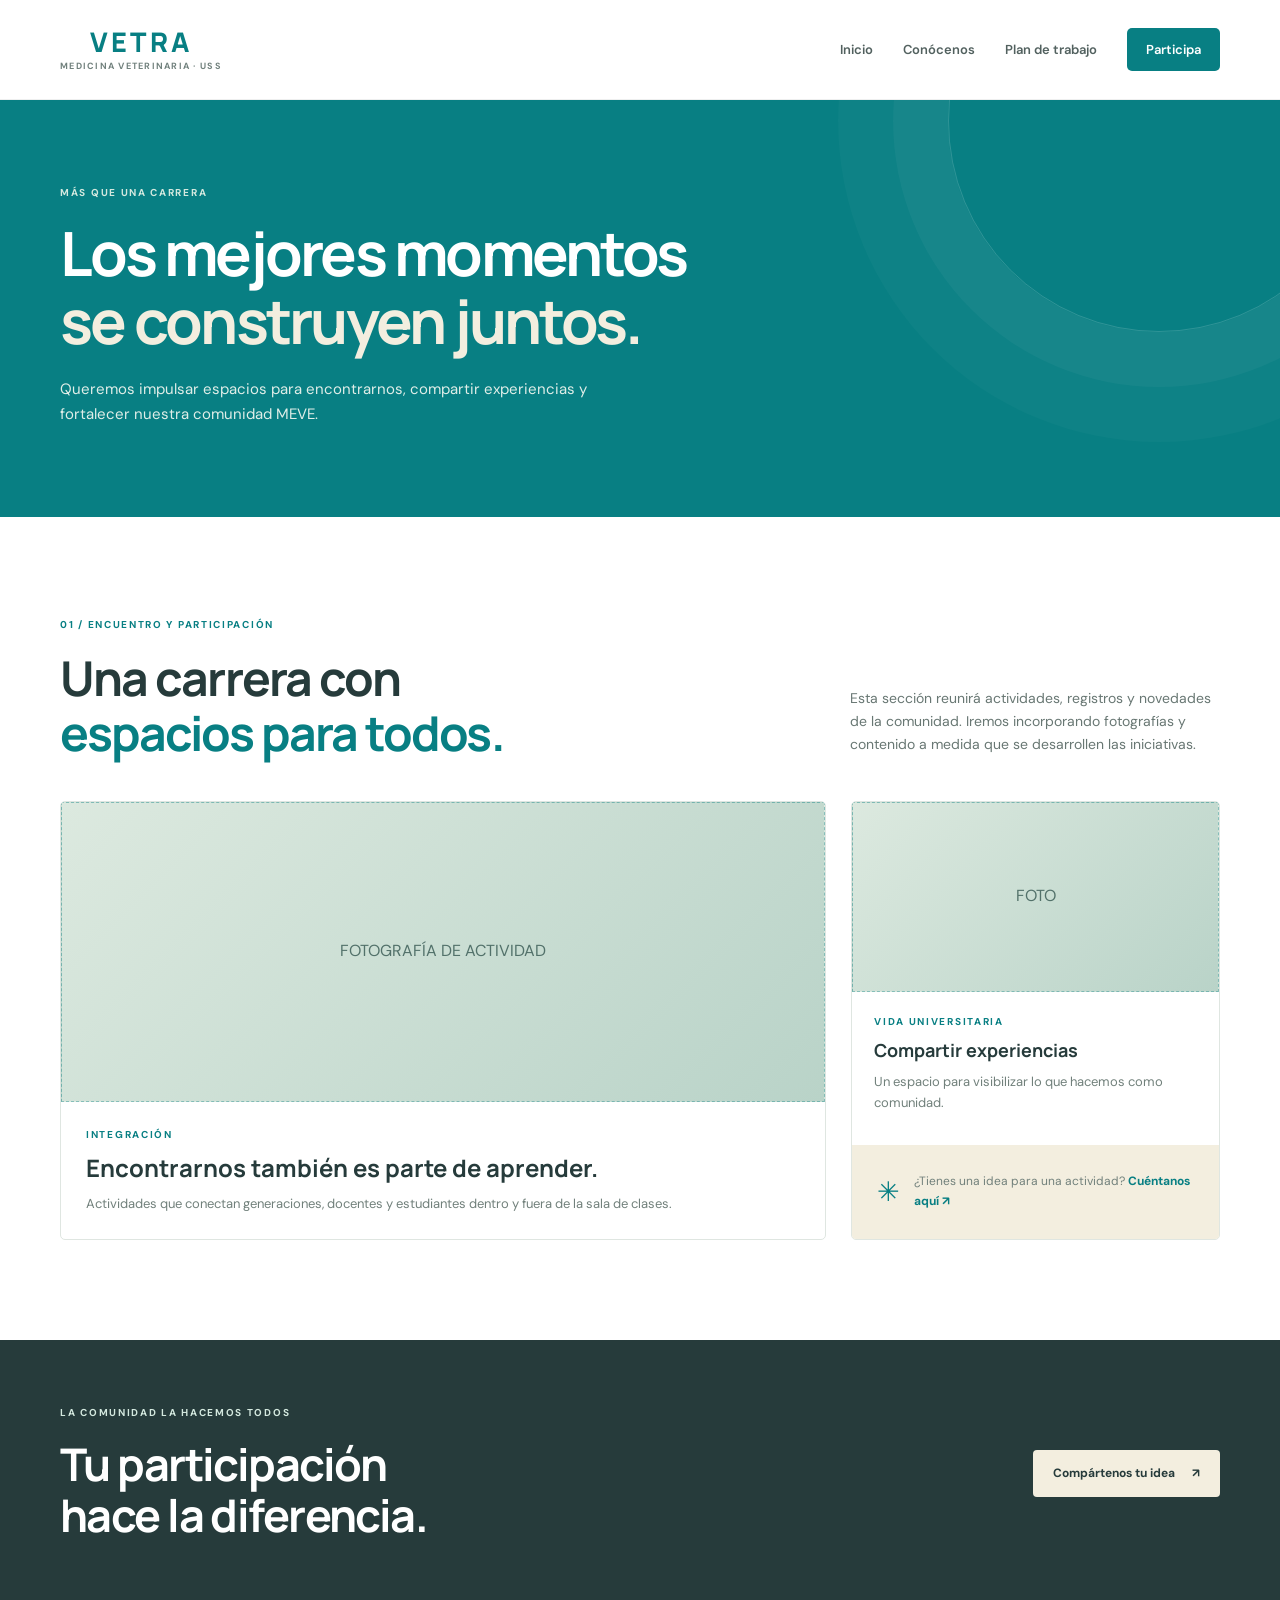
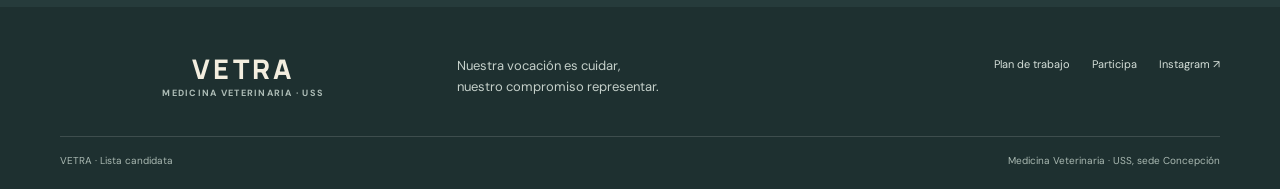
==== commit a435cb0a: "Restore VETRA text brand in comunidad page and remove redirect" ====
--- a/comunidad.html
+++ b/comunidad.html
@@ -1,14 +1,27 @@
 <!doctype html>
 <html lang="es">
 <head>
-  <meta charset="utf-8">
-  <meta name="viewport" content="width=device-width, initial-scale=1">
-  <meta http-equiv="refresh" content="0; url=index.html">
-  <link rel="canonical" href="index.html">
-  <title>Página no disponible | VETRA</title>
-  <script>window.location.replace("index.html");</script>
+  <meta charset="utf-8"><meta name="viewport" content="width=device-width, initial-scale=1">
+  <meta name="theme-color" content="#087f83">
+  <title>Comunidad | VETRA</title>
+  <link rel="stylesheet" href="styles.css">
 </head>
 <body>
-  <p>La página Comunidad ya no está disponible. <a href="index.html">Volver al inicio</a>.</p>
+<header class="site-header"><div class="container nav-wrap">
+  <a class="brand" href="index.html" aria-label="VETRA, inicio">
+    <span class="brand-mark">VETRA</span>
+    <span class="brand-caption">MEDICINA VETERINARIA · USS</span>
+  </a>
+  <button class="menu-toggle" aria-label="Abrir menú" aria-expanded="false"><span></span><span></span><span></span></button>
+  <nav class="main-nav"><a href="index.html">Inicio</a><a href="conocenos.html">Conócenos</a><a href="propuestas.html">Plan de trabajo</a><a class="active" href="comunidad.html">Comunidad</a><a class="nav-cta" href="participa.html">Participa</a></nav>
+</div></header>
+<main>
+<section class="page-hero"><div class="container"><p class="eyebrow light">MÁS QUE UNA CARRERA</p><h1>Los mejores momentos<br><em>se construyen juntos.</em></h1><p>Queremos impulsar espacios para encontrarnos, compartir experiencias y fortalecer nuestra comunidad MEVE.</p></div></section>
+<section class="section"><div class="container section-heading"><div><p class="eyebrow">01 / ENCUENTRO Y PARTICIPACIÓN</p><h2>Una carrera con<br><em>espacios para todos.</em></h2></div><p>Esta sección reunirá actividades, registros y novedades de la comunidad. Iremos incorporando fotografías y contenido a medida que se desarrollen las iniciativas.</p></div>
+<div class="container community-grid"><article class="community-feature"><div class="photo-placeholder community-photo"><span>FOTOGRAFÍA DE ACTIVIDAD</span></div><div class="community-copy"><p class="eyebrow">INTEGRACIÓN</p><h3>Encontrarnos también es parte de aprender.</h3><p>Actividades que conectan generaciones, docentes y estudiantes dentro y fuera de la sala de clases.</p></div></article><article class="community-side"><div class="photo-placeholder community-photo small-photo"><span>FOTO</span></div><div><p class="eyebrow">VIDA UNIVERSITARIA</p><h3>Compartir experiencias</h3><p>Un espacio para visibilizar lo que hacemos como comunidad.</p></div><div class="community-note"><span class="note-star">✳</span><p>¿Tienes una idea para una actividad? <a href="participa.html">Cuéntanos aquí ↗</a></p></div></article></div></section>
+<section class="cta-band"><div class="container cta-inner"><div><p class="eyebrow light">LA COMUNIDAD LA HACEMOS TODOS</p><h2>Tu participación<br>hace la diferencia.</h2></div><a class="button button-light" href="participa.html">Compártenos tu idea <span>↗</span></a></div></section>
+</main>
+<footer class="site-footer"><div class="container footer-main"><a class="brand footer-brand" href="index.html"><span class="brand-mark">VETRA</span><span class="brand-caption">MEDICINA VETERINARIA · USS</span></a><p>Nuestra vocación es cuidar,<br>nuestro compromiso representar.</p><div class="footer-links"><a href="propuestas.html">Plan de trabajo</a><a href="participa.html">Participa</a><a href="#" data-instagram>Instagram ↗</a></div></div><div class="container footer-bottom"><span>VETRA · Lista candidata</span><span>Medicina Veterinaria · USS, sede Concepción</span></div></footer>
+<script src="script.js"></script>
 </body>
 </html>
--- a/styles.css
+++ b/styles.css
@@ -0,0 +1,37 @@
+@import url('https://fonts.googleapis.com/css2?family=DM+Sans:wght@400;500;600;700&family=Manrope:wght@400;500;600;700;800&display=swap');
+:root{--teal:#087f83;--teal-dark:#06696d;--ivory:#f3eedf;--ink:#263b3b;--muted:#667674;--white:#fff;--line:#dfe6e1;--pale:#e6f0eb;--shadow:0 18px 50px rgba(27,59,56,.09)}
+*{box-sizing:border-box}html{scroll-behavior:smooth}body{margin:0;background:#fff;color:var(--ink);font-family:"DM Sans",sans-serif;line-height:1.65}a{color:inherit;text-decoration:none}button,input,select,textarea{font:inherit}.container{width:min(1160px,calc(100% - 48px));margin:auto}.site-header{height:82px;background:rgba(255,255,255,.96);border-bottom:1px solid rgba(38,59,59,.08);position:sticky;top:0;z-index:20;backdrop-filter:blur(14px)}.nav-wrap{height:100%;display:flex;align-items:center;justify-content:space-between}.brand{display:flex;flex-direction:column;line-height:1}.brand-mark{font:800 27px/1 Manrope,sans-serif;letter-spacing:.12em;color:var(--teal)}.brand-caption{font-size:9px;letter-spacing:.14em;font-weight:700;color:#71817d;margin-top:7px}.main-nav{display:flex;align-items:center;gap:30px;font-size:13px;font-weight:600}.main-nav a{color:#52615f;transition:.2s}.main-nav a:hover,.main-nav a.active{color:var(--teal)}.main-nav .nav-cta{padding:11px 19px;border-radius:5px;background:var(--teal);color:white}.main-nav .nav-cta:hover,.main-nav .nav-cta.active{background:var(--ink);color:#fff}.menu-toggle{display:none;background:none;border:0;padding:8px}.menu-toggle span{display:block;width:23px;height:2px;background:var(--ink);margin:5px}
+.hero{background:var(--teal);color:white;position:relative;overflow:hidden}.hero-grid{min-height:580px;display:grid;grid-template-columns:1.1fr .9fr;align-items:center;gap:50px;padding-top:62px;padding-bottom:86px}.eyebrow{font-size:10px;letter-spacing:.17em;font-weight:700;color:var(--teal);margin:0 0 17px}.eyebrow.light{color:#d4e9df}.hero-kicker{font-size:12px;letter-spacing:.08em;color:#d4e9df;margin:0 0 16px}.hero h1,.page-hero h1{font:700 clamp(39px,5.1vw,67px)/1.12 Manrope,sans-serif;letter-spacing:-.045em;margin:0;max-width:730px}.hero h1 em,.page-hero h1 em{font-style:normal;color:var(--ivory)}.hero-lead{max-width:540px;color:#e3f0eb;font-size:16px;margin:24px 0 30px}.hero-actions{display:flex;align-items:center;gap:25px;flex-wrap:wrap}.button{display:inline-flex;align-items:center;justify-content:center;gap:17px;border:0;border-radius:4px;padding:14px 20px;font-weight:700;font-size:12px;cursor:pointer;transition:transform .2s,background .2s}.button:hover{transform:translateY(-2px)}.button-light{background:var(--ivory);color:var(--ink)}.button-dark{background:var(--teal);color:white}.text-link{font-size:12px;font-weight:700}.light-link{color:white}.hero-art{position:relative;min-height:390px;display:flex;align-items:center;justify-content:center}.photo-placeholder{background:linear-gradient(135deg,#dce9df,#b9d3c8);color:#52716a;display:flex;flex-direction:column;align-items:center;justify-content:center;text-align:center;border:1px dashed rgba(8,127,131,.4);gap:7px}.hero-photo{width:min(100%,430px);height:345px;border-radius:48% 48% 10px 10px;position:relative;z-index:2;box-shadow:0 25px 70px rgba(0,0,0,.15)}.placeholder-icon{font-size:40px;color:var(--teal)}.hero-photo strong{font:700 18px Manrope}.hero-photo small{font-size:11px}.floating-note{position:absolute;bottom:5px;left:0;background:var(--ivory);color:var(--ink);padding:14px 18px;border-radius:4px;box-shadow:var(--shadow);font-size:11px;font-weight:700;z-index:3}.note-dot{display:inline-block;width:7px;height:7px;border-radius:50%;background:var(--teal);margin-right:8px}.hero-orbit{position:absolute;border:1px solid rgba(243,238,223,.24);border-radius:50%;width:390px;height:390px}.orbit-one{right:-110px;top:-30px}.orbit-two{right:-65px;top:20px;width:300px;height:300px}.hero-bottom{border-top:1px solid rgba(255,255,255,.2)}.bottom-inner{display:flex;justify-content:space-between;padding:16px 0;color:#d4e9df;font-size:9px;font-weight:700;letter-spacing:.15em}.bottom-inner b{font-size:15px;margin-left:8px}
+.section{padding:100px 0}.intro-grid,.split-heading{display:grid;grid-template-columns:1fr 1fr;gap:90px}.section h2,.split-heading h2,.contact-grid h2{font:700 clamp(32px,4vw,48px)/1.15 Manrope,sans-serif;letter-spacing:-.04em;margin:0}.section h2 em,.split-heading h2 em,.contact-grid h2 em{font-style:normal;color:var(--teal)}.intro-text{max-width:510px;padding-top:26px;color:#586965;font-size:15px}.intro-text p{margin:0 0 16px}.arrow-link{display:inline-flex;gap:18px;color:var(--teal);font-size:12px;font-weight:700;margin-top:14px}.values-section{background:var(--ivory)}.section-heading{display:flex;align-items:end;justify-content:space-between;gap:40px;margin-bottom:40px}.section-heading>p{max-width:370px;color:#687773;font-size:14px;margin:0 0 4px}.value-grid{display:grid;grid-template-columns:repeat(3,1fr);gap:18px}.value-card{background:#fff;padding:28px;min-height:240px;position:relative;border-radius:5px}.value-number{position:absolute;right:25px;top:23px;color:#a5b7ad;font-size:11px;letter-spacing:.1em}.value-symbol{font-size:34px;color:var(--teal);margin:15px 0 22px}.value-card h3,.team-info h3,.community-copy h3,.community-side h3{font:700 21px Manrope;margin:0 0 9px}.value-card p,.team-info p:last-child,.community-copy p:last-child,.community-side p:not(.eyebrow){color:#71807b;font-size:13px;margin:0}.cta-band{background:var(--ink);color:#fff;padding:65px 0}.cta-inner{display:flex;justify-content:space-between;align-items:center;gap:35px}.cta-inner h2{font:700 clamp(30px,4vw,45px)/1.14 Manrope;margin:0;letter-spacing:-.035em}
+.site-footer{background:#1e3030;color:#fff;padding:48px 0 20px}.footer-main{display:grid;grid-template-columns:1fr 1fr 1fr;align-items:start;gap:30px;padding-bottom:38px}.footer-brand .brand-mark{color:var(--ivory)}.footer-brand .brand-caption{color:#aebdb7}.footer-main>p{color:#c5d0ca;font-size:13px;margin:0}.footer-links{display:flex;justify-content:flex-end;gap:22px;flex-wrap:wrap;font-size:11px;color:#d5dfd9}.footer-links a:hover{color:var(--ivory)}.footer-bottom{border-top:1px solid rgba(255,255,255,.14);padding-top:16px;display:flex;justify-content:space-between;color:#aab9b2;font-size:10px}
+.page-hero{background:var(--teal);color:white;padding:85px 0 90px;position:relative;overflow:hidden}.page-hero:after{content:"";position:absolute;width:420px;height:420px;border:1px solid rgba(255,255,255,.16);border-radius:50%;right:-90px;top:-190px;box-shadow:0 0 0 55px rgba(255,255,255,.035),0 0 0 110px rgba(255,255,255,.025)}.page-hero .container{position:relative;z-index:1}.page-hero h1{font-size:clamp(40px,5vw,61px)}.page-hero p:last-child{max-width:570px;color:#e0eee8;font-size:15px;margin:22px 0 0}.split-heading{margin-bottom:48px}.body-copy{color:#667570;font-size:14px;max-width:500px;padding-top:15px}.team-grid{display:grid;grid-template-columns:repeat(3,1fr);gap:22px}.team-card{border:1px solid var(--line);border-radius:5px;overflow:hidden;background:#fff}.team-photo{height:230px;background:linear-gradient(140deg,#e6eee8,#c6dbd0);font-size:11px;letter-spacing:.15em;font-weight:700}.team-info{padding:20px}.team-info .eyebrow{font-size:9px;margin-bottom:8px}.team-info h3{font-size:19px}.quote-section{background:var(--ink);color:#fff;padding:75px 0}.quote-section blockquote{font:600 clamp(23px,3.3vw,36px)/1.35 Manrope;max-width:900px;margin:0;letter-spacing:-.02em;color:var(--ivory)}
+.proposals-section{padding-top:78px}.filter-row{display:flex;justify-content:space-between;align-items:end;gap:30px;margin-bottom:35px}.filter-row h2{font-size:37px}.filters{display:flex;gap:7px;flex-wrap:wrap;justify-content:flex-end}.filter-btn{border:1px solid var(--line);background:white;color:#61716c;border-radius:30px;padding:8px 13px;font-size:10px;font-weight:700;cursor:pointer}.filter-btn.active,.filter-btn:hover{background:var(--teal);border-color:var(--teal);color:white}.proposal-list{border-top:1px solid var(--line)}.proposal-card{border-bottom:1px solid var(--line);padding:20px 0}.proposal-top{display:flex;align-items:center;gap:13px}.proposal-index{font:700 12px Manrope;color:#8c9c95}.tag{font-size:8px;font-weight:700;letter-spacing:.12em;color:var(--teal);background:var(--pale);padding:5px 8px;border-radius:2px}.proposal-icon{margin-left:auto;font-size:19px;color:var(--teal)}.proposal-toggle{display:flex;align-items:center;justify-content:space-between;width:100%;border:0;background:none;text-align:left;padding:12px 0 4px;cursor:pointer;color:var(--ink)}.proposal-toggle strong{display:block;font:700 19px Manrope}.proposal-toggle small{display:block;color:#77847f;font-size:12px;margin-top:4px}.plus{font-size:25px;color:var(--teal);transition:transform .2s}.proposal-toggle[aria-expanded=true] .plus{transform:rotate(45deg)}.proposal-detail{display:grid;grid-template-rows:0fr;transition:grid-template-rows .25s}.proposal-detail p{overflow:hidden;max-width:760px;color:#687771;font-size:13px;margin:0;padding:0 35px 0 0}.proposal-card.open .proposal-detail{grid-template-rows:1fr}.proposal-card.open .proposal-detail p{padding-top:12px;padding-bottom:7px}.proposal-card[hidden]{display:none}.small-note{font-size:11px;color:#7b8983;margin-top:25px}
+.community-grid{display:grid;grid-template-columns:1.35fr .65fr;gap:25px}.community-feature,.community-side{border:1px solid var(--line);border-radius:5px;overflow:hidden}.community-photo{height:300px}.community-copy,.community-side>div:last-child{padding:25px}.community-copy .eyebrow,.community-side .eyebrow{margin-bottom:8px}.community-copy h3{font-size:24px}.community-side{display:flex;flex-direction:column}.small-photo{height:190px}.community-side>div:nth-child(2){padding:22px 22px 5px}.community-side h3{font-size:18px}.community-note{margin-top:auto;background:var(--ivory);display:flex;gap:14px;align-items:center}.community-note p{font-size:12px!important}.community-note a{color:var(--teal);font-weight:700}.note-star{font-size:27px;color:var(--teal)}
+.contact-section{padding-top:80px}.contact-grid{display:grid;grid-template-columns:.9fr 1.1fr;gap:100px}.contact-grid h2{margin-bottom:20px}.contact-grid .body-copy{padding:0;line-height:1.8}.contact-aside{display:flex;gap:15px;margin-top:35px;padding-top:25px;border-top:1px solid var(--line)}.contact-icon{font-size:28px;color:var(--teal)}.contact-aside strong{font:700 13px Manrope}.contact-aside p{font-size:12px;color:#74817c;margin:5px 0}.contact-aside .arrow-link{margin-top:4px}.contact-form{background:#f6f8f5;padding:32px;border-radius:5px;display:flex;flex-direction:column}.contact-form label{font-size:11px;font-weight:700;margin:0 0 7px}.contact-form label span{font-weight:400;color:#89948e}.contact-form input,.contact-form select,.contact-form textarea{width:100%;border:1px solid #dce4df;background:white;border-radius:3px;padding:12px;margin-bottom:19px;color:var(--ink);font-size:12px;outline:none}.contact-form input:focus,.contact-form select:focus,.contact-form textarea:focus{border-color:var(--teal);box-shadow:0 0 0 3px rgba(8,127,131,.09)}.contact-form textarea{resize:vertical}.contact-form .button{align-self:flex-start}.form-hint,.form-status{font-size:10px;color:#7b8983;margin:12px 0 0}.form-status{color:var(--teal);font-weight:700}
+.reveal{animation:rise .7s ease both}@keyframes rise{from{opacity:0;transform:translateY(18px)}to{opacity:1;transform:translateY(0)}}
+@media(max-width:850px){.main-nav{gap:17px}.hero-grid{gap:25px}.hero-photo{height:300px}.intro-grid,.split-heading{gap:45px}.contact-grid{gap:45px}.filter-row{align-items:flex-start;flex-direction:column}.filters{justify-content:flex-start}.team-grid{grid-template-columns:repeat(2,1fr)}}
+@media(max-width:650px){.container{width:min(100% - 36px,520px)}.site-header{height:70px}.menu-toggle{display:block}.main-nav{display:none;position:absolute;top:69px;left:0;right:0;background:white;padding:17px 22px 22px;box-shadow:0 15px 25px rgba(0,0,0,.1);flex-direction:column;align-items:stretch;gap:0}.main-nav.open{display:flex}.main-nav a{padding:12px 5px;border-bottom:1px solid #edf0ed}.main-nav .nav-cta{margin-top:10px;text-align:center;border:0}.brand-mark{font-size:24px}.hero-grid{grid-template-columns:1fr;min-height:0;padding-top:58px;padding-bottom:65px;gap:35px}.hero h1{font-size:clamp(37px,10vw,52px)}.hero-lead{font-size:14px}.hero-art{min-height:290px}.hero-photo{height:270px;width:82%}.floating-note{left:0;bottom:0;font-size:9px;padding:11px}.hero-orbit{width:270px;height:270px;right:-60px}.orbit-two{width:210px;height:210px;right:-30px}.bottom-inner{font-size:8px;gap:10px}.bottom-inner span:last-child{text-align:right}.section{padding:70px 0}.intro-grid,.split-heading,.contact-grid{grid-template-columns:1fr;gap:20px}.intro-text{padding-top:0}.section-heading{align-items:flex-start;flex-direction:column;gap:16px}.value-grid{grid-template-columns:1fr;gap:12px}.value-card{min-height:0;padding:24px}.value-symbol{margin:5px 0 12px}.cta-inner{align-items:flex-start;flex-direction:column}.footer-main{grid-template-columns:1fr 1fr;gap:25px}.footer-main>p{grid-column:1/-1;grid-row:2}.footer-links{grid-column:1/-1;justify-content:flex-start;grid-row:3}.footer-bottom{gap:8px;flex-direction:column}.page-hero{padding:66px 0 70px}.page-hero h1{font-size:clamp(38px,10vw,52px)}.team-grid{grid-template-columns:1fr 1fr;gap:12px}.team-photo{height:165px}.team-info{padding:14px}.team-info h3{font-size:16px}.team-info p:last-child{font-size:11px}.quote-section{padding:60px 0}.proposals-section{padding-top:60px}.filter-row h2{font-size:32px}.filters{gap:6px}.filter-btn{font-size:9px;padding:7px 10px}.proposal-toggle strong{font-size:16px}.proposal-toggle small{font-size:11px;max-width:280px}.proposal-detail p{font-size:12px}.community-grid{grid-template-columns:1fr}.community-photo{height:220px}.small-photo{height:190px}.contact-section{padding-top:60px}.contact-form{padding:22px}.contact-grid{gap:35px}}
+@media(max-width:380px){.team-grid{grid-template-columns:1fr}.team-photo{height:220px}.hero-actions{gap:15px}.button{padding:13px 15px}.bottom-inner{letter-spacing:.08em}}
+/* LOGO VETRA */
+.brand {
+    display: flex;
+    align-items: center;
+    justify-content: center;
+    flex-shrink: 0;
+}
+
+.brand-logo {
+    display: block;
+    width: 145px;
+    height: 65px;
+    object-fit: contain;
+    object-position: left center;
+}
+
+/* LOGO EN CELULARES */
+@media (max-width: 650px) {
+    .brand-logo {
+        width: 115px;
+        height: 52px;
+    }
+}
